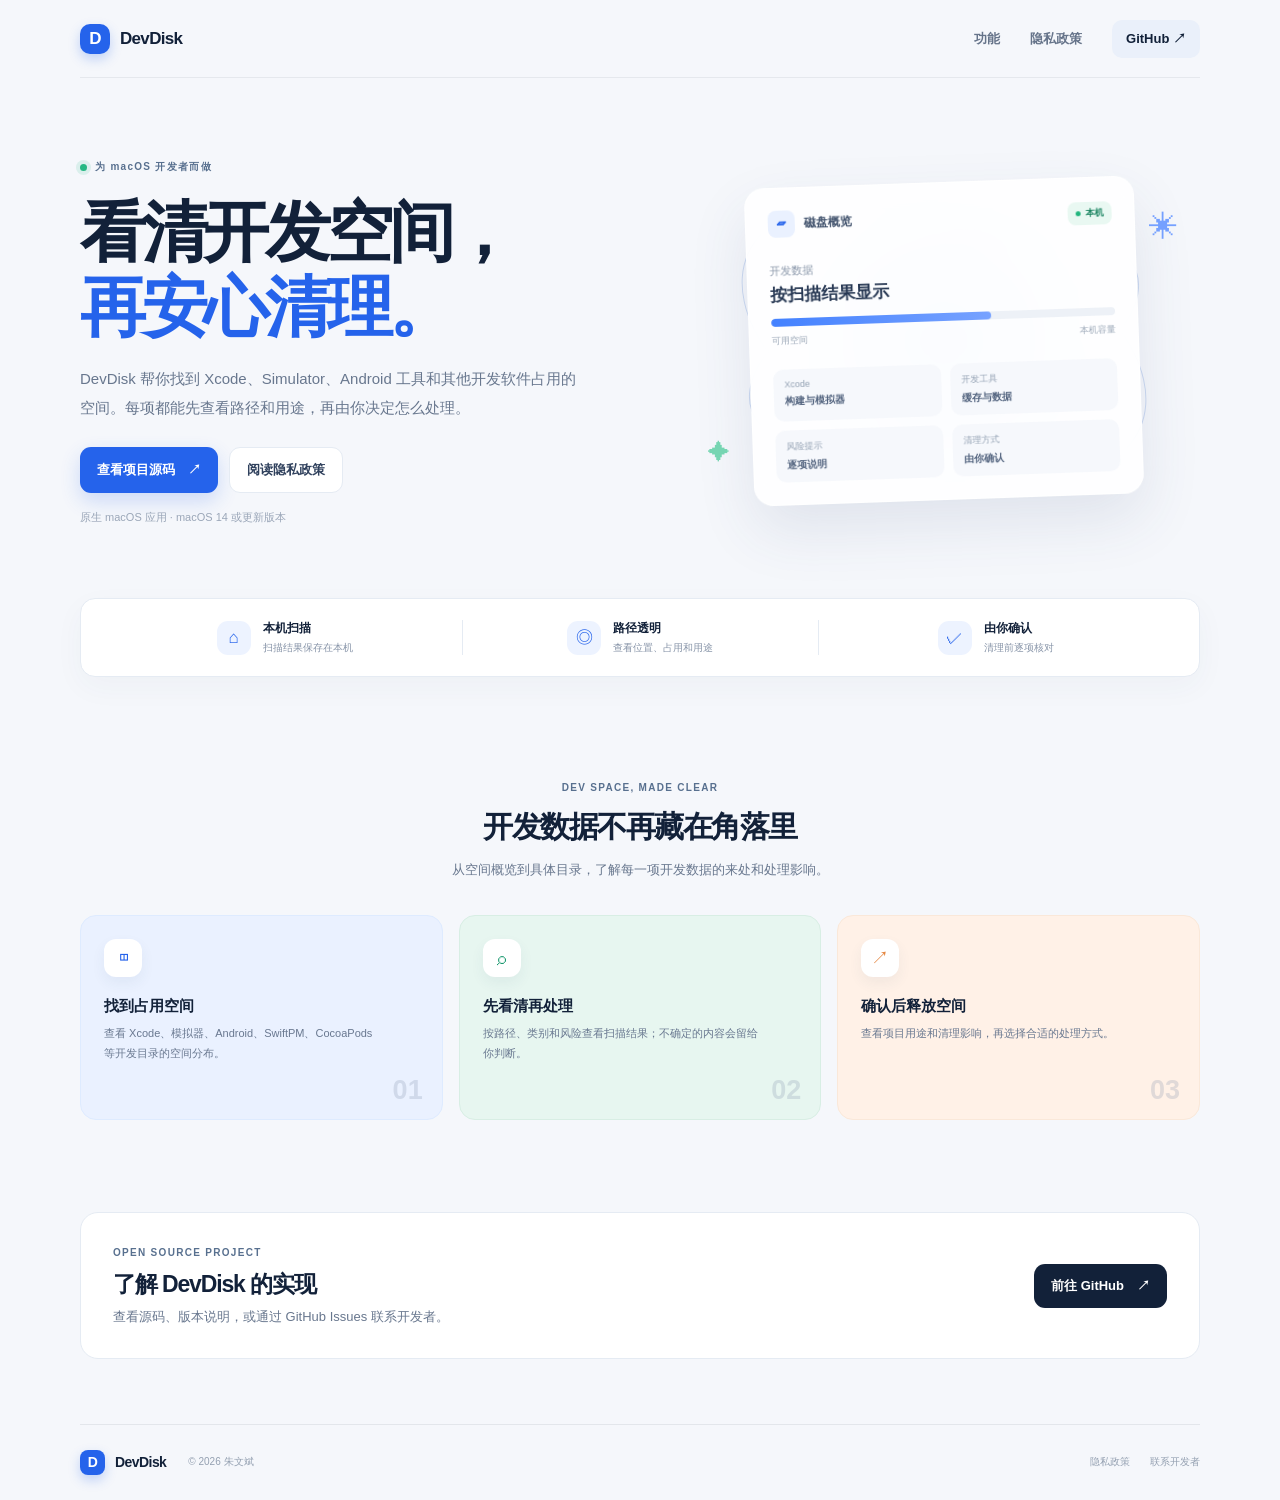
==== index.html @ f0a8d670 "Add Chinese product website and privacy policy" ====
<!doctype html>
<html lang="zh-CN">
<head>
  <meta charset="utf-8">
  <meta name="viewport" content="width=device-width, initial-scale=1">
  <meta name="description" content="DevDisk 是一款面向简体中文用户的 macOS 开发者磁盘分析工具，可查看 Xcode、模拟器、Android、Gradle、SwiftPM 等开发数据占用，并在确认后清理。扫描结果保存在本机。">
  <meta name="keywords" content="Mac开发者,磁盘空间,开发工具缓存,Xcode缓存,模拟器清理,Android开发,Gradle缓存,SwiftPM,CocoaPods,Ollama">
  <meta property="og:type" content="website">
  <meta property="og:locale" content="zh_CN">
  <meta property="og:title" content="DevDisk — 看清开发空间，再安心清理">
  <meta property="og:description" content="面向简体中文用户的 macOS 开发者磁盘分析工具。查看开发数据占用，在确认后清理；扫描结果保存在本机。">
  <meta property="og:url" content="https://muskspace0806-prog.github.io/ZWBDevDisk-site/">
  <meta name="twitter:card" content="summary">
  <meta name="theme-color" content="#f5f7fb">
  <title>DevDisk — 看清开发空间，再安心清理</title>
  <link rel="stylesheet" href="styles.css">
</head>
<body>
  <header class="nav wrap">
    <a class="brand" href="./" aria-label="DevDisk 首页"><span class="brand-icon">D</span><span>DevDisk</span></a>
    <nav><a href="#features">功能</a><a href="privacy.html">隐私政策</a><a class="nav-link" href="https://github.com/muskspace0806-prog/ZWBDevDisk-site">GitHub ↗</a></nav>
  </header>
  <main>
    <section class="hero wrap">
      <div class="hero-copy">
        <span class="eyebrow"><span class="dot"></span> 为 macOS 开发者而做</span>
        <h1>看清开发空间，<br><span>再安心清理。</span></h1>
        <p class="lead">DevDisk 帮你找到 Xcode、Simulator、Android 工具和其他开发软件占用的空间。每项都能先查看路径和用途，再由你决定怎么处理。</p>
        <div class="hero-actions"><a class="button primary" href="https://github.com/muskspace0806-prog/ZWBDevDisk-site">查看项目源码 <span>↗</span></a><a class="button secondary" href="privacy.html">阅读隐私政策</a></div>
        <p class="compat">原生 macOS 应用 · macOS 14 或更新版本</p>
      </div>
      <div class="hero-art" aria-hidden="true">
        <div class="orbit orbit-one"></div><div class="orbit orbit-two"></div>
        <div class="disk-card">
          <div class="disk-head"><span class="disk-glyph">▱</span><span>磁盘概览</span><span class="live"><i></i> 本机</span></div>
          <div class="disk-number">开发数据 <strong>按扫描结果显示</strong></div><div class="meter"><span></span></div>
          <div class="meter-label"><span>可用空间</span><span>本机容量</span></div>
          <div class="mini-grid"><div><small>Xcode</small><b>构建与模拟器</b></div><div><small>开发工具</small><b>缓存与数据</b></div><div><small>风险提示</small><b>逐项说明</b></div><div><small>清理方式</small><b>由你确认</b></div></div>
        </div><div class="spark spark-a">✳</div><div class="spark spark-b">✦</div>
      </div>
    </section>
    <section class="trust wrap" aria-label="产品原则">
      <div><span class="trust-icon">⌂</span><span><b>本机扫描</b><small>扫描结果保存在本机</small></span></div>
      <div><span class="trust-icon">◎</span><span><b>路径透明</b><small>查看位置、占用和用途</small></span></div>
      <div><span class="trust-icon">✓</span><span><b>由你确认</b><small>清理前逐项核对</small></span></div>
    </section>
    <section class="features wrap" id="features">
      <div class="section-intro"><span class="eyebrow">DEV SPACE, MADE CLEAR</span><h2>开发数据不再藏在角落里</h2><p>从空间概览到具体目录，了解每一项开发数据的来处和处理影响。</p></div>
      <div class="feature-grid">
        <article class="feature-card blue"><span class="feature-icon">◫</span><h3>找到占用空间</h3><p>查看 Xcode、模拟器、Android、SwiftPM、CocoaPods 等开发目录的空间分布。</p><span class="feature-number">01</span></article>
        <article class="feature-card mint"><span class="feature-icon">⌕</span><h3>先看清再处理</h3><p>按路径、类别和风险查看扫描结果；不确定的内容会留给你判断。</p><span class="feature-number">02</span></article>
        <article class="feature-card peach"><span class="feature-icon">↗</span><h3>确认后释放空间</h3><p>查看项目用途和清理影响，再选择合适的处理方式。</p><span class="feature-number">03</span></article>
      </div>
    </section>
    <section class="cta wrap"><div><span class="eyebrow">OPEN SOURCE PROJECT</span><h2>了解 DevDisk 的实现</h2><p>查看源码、版本说明，或通过 GitHub Issues 联系开发者。</p></div><a class="button dark" href="https://github.com/muskspace0806-prog/ZWBDevDisk-site">前往 GitHub <span>↗</span></a></section>
  </main>
  <footer class="footer wrap"><a class="brand" href="./"><span class="brand-icon">D</span><span>DevDisk</span></a><span>© 2026 朱文斌</span><div><a href="privacy.html">隐私政策</a><a href="https://github.com/muskspace0806-prog/ZWBDevDisk-site/issues">联系开发者</a></div></footer>
</body>
</html>
---- styles.css ----
:root{color-scheme:light;--ink:#122139;--muted:#68778e;--blue:#2563eb;--line:#e5ebf3;--paper:#f5f7fb;--white:#fff}
*{box-sizing:border-box}html{scroll-behavior:smooth}body{margin:0;background:var(--paper);color:var(--ink);font-family:"DM Sans","Noto Sans SC",-apple-system,BlinkMacSystemFont,"Segoe UI",sans-serif;-webkit-font-smoothing:antialiased}a{color:inherit;text-decoration:none}.wrap{width:min(1120px,calc(100% - 48px));margin-inline:auto}.nav{height:78px;display:flex;align-items:center;justify-content:space-between;border-bottom:1px solid rgba(18,33,57,.07)}.brand{display:inline-flex;align-items:center;gap:10px;font-weight:800;font-size:17px;letter-spacing:-.04em}.brand-icon{width:30px;height:30px;border-radius:10px;background:var(--blue);color:white;display:grid;place-items:center;font-size:17px;font-weight:800;box-shadow:0 5px 12px #2563eb40}.nav nav{display:flex;align-items:center;gap:30px;color:#66748a;font-size:13px;font-weight:600}.nav nav a:hover,.footer a:hover,.back-link:hover{color:var(--blue)}.nav .nav-link{color:var(--ink);padding:10px 14px;background:#eaf0fa;border-radius:10px}.hero{min-height:520px;display:grid;grid-template-columns:1.05fr .95fr;align-items:center;gap:44px;padding-block:70px 64px}.eyebrow{display:inline-flex;align-items:center;gap:8px;color:#58708f;font-size:10px;font-weight:800;letter-spacing:.13em}.dot{width:7px;height:7px;border-radius:50%;background:#25b883;box-shadow:0 0 0 4px #25b88320}h1,h2,h3,p{margin-top:0}.hero h1{font-size:clamp(43px,5.3vw,66px);line-height:1.14;letter-spacing:-.065em;margin:20px 0;font-weight:800}.hero h1 span{color:var(--blue)}.lead{max-width:500px;color:var(--muted);font-size:15px;line-height:1.9;margin-bottom:25px}.hero-actions{display:flex;flex-wrap:wrap;gap:11px}.button{display:inline-flex;align-items:center;justify-content:center;gap:13px;padding:13px 17px;border-radius:11px;font-size:13px;font-weight:700;transition:transform .2s,box-shadow .2s}.button:hover{transform:translateY(-2px)}.button.primary{background:var(--blue);color:#fff;box-shadow:0 8px 20px #2563eb32}.button.primary:hover{box-shadow:0 12px 25px #2563eb45}.button.secondary{background:#fff;color:#30415d;border:1px solid var(--line)}.compat{font-size:11px;color:#9aa6b8;margin:17px 0 0}.hero-art{height:350px;position:relative;display:grid;place-items:center}.hero-art:before{content:"";position:absolute;width:310px;height:310px;border-radius:50%;background:radial-gradient(circle,#dce8ff 0,#eaf0fc88 55%,transparent 72%)}.orbit{position:absolute;border:1px solid #cbd9f1;border-radius:50%;transform:rotate(-20deg)}.orbit-one{width:410px;height:180px}.orbit-two{width:430px;height:240px;transform:rotate(24deg)}.disk-card{position:relative;width:min(390px,94%);padding:22px;border:1px solid #ffffffb8;border-radius:20px;background:#ffffffdc;box-shadow:0 25px 60px #344d791c;backdrop-filter:blur(14px);transform:rotate(-2deg)}.disk-head{display:flex;align-items:center;gap:9px;font-size:12px;font-weight:700;color:#40516c}.disk-glyph{width:27px;height:27px;display:grid;place-items:center;border-radius:8px;color:var(--blue);background:#eaf1ff;font-size:17px}.live{margin-left:auto;display:flex;align-items:center;gap:5px;padding:5px 8px;border-radius:8px;background:#e9f8f2;color:#15815d;font-size:9px}.live i{width:5px;height:5px;border-radius:50%;background:#22b57e}.disk-number{margin:26px 0 12px;color:#8794a8;font-size:11px}.disk-number strong{display:block;color:#253652;font-size:17px;margin-top:5px}.meter{height:8px;border-radius:10px;background:#edf1f7;overflow:hidden}.meter span{display:block;width:64%;height:100%;border-radius:inherit;background:linear-gradient(90deg,#4381ff,#77a2ff)}.meter-label{display:flex;justify-content:space-between;margin-top:8px;color:#99a5b6;font-size:9px}.mini-grid{display:grid;grid-template-columns:1fr 1fr;gap:9px;margin-top:22px}.mini-grid div{padding:10px 11px;border-radius:10px;background:#f6f8fc}.mini-grid small,.mini-grid b{display:block}.mini-grid small{color:#92a0b2;font-size:9px;margin-bottom:5px}.mini-grid b{font-size:10px;color:#53647f}.spark{position:absolute;color:#75a0ff}.spark-a{top:45px;right:22px;font-size:29px}.spark-b{left:19px;bottom:50px;font-size:22px;color:#76d5b2}.trust{display:grid;grid-template-columns:repeat(3,1fr);background:#fff;border:1px solid var(--line);border-radius:15px;padding:21px 26px;box-shadow:0 10px 30px #2e46610a}.trust>div{display:flex;align-items:center;gap:12px;justify-content:center}.trust>div+div{border-left:1px solid var(--line)}.trust-icon{width:34px;height:34px;display:grid;place-items:center;border-radius:11px;background:#edf3ff;color:var(--blue);font-size:17px}.trust b,.trust small{display:block}.trust b{font-size:12px;margin-bottom:4px}.trust small{color:#8794a8;font-size:10px}.features{padding-block:100px 92px}.section-intro{text-align:center;margin-bottom:34px}.section-intro h2,.cta h2{font-size:30px;letter-spacing:-.05em;margin:12px 0 10px}.section-intro p,.cta p{color:var(--muted);font-size:13px;line-height:1.8;margin:0}.feature-grid{display:grid;grid-template-columns:repeat(3,1fr);gap:16px}.feature-card{position:relative;overflow:hidden;min-height:205px;padding:23px;border-radius:16px;border:1px solid transparent}.feature-card.blue{background:#eaf1ff;border-color:#deebff}.feature-card.mint{background:#e7f6f0;border-color:#d8eee4}.feature-card.peach{background:#fff1e7;border-color:#fae8d9}.feature-icon{display:grid;place-items:center;width:38px;height:38px;border-radius:12px;background:#fff;color:var(--blue);font-size:18px;box-shadow:0 6px 14px #294a7510}.mint .feature-icon{color:#1c9a70}.peach .feature-icon{color:#e58741}.feature-card h3{font-size:15px;margin:20px 0 8px}.feature-card p{max-width:280px;color:#697890;font-size:11px;line-height:1.8;margin:0}.feature-number{position:absolute;right:19px;bottom:13px;color:#8293ac40;font-size:27px;font-weight:800}.cta{display:flex;align-items:center;justify-content:space-between;gap:25px;padding:29px 32px;margin-bottom:65px;background:#fff;border:1px solid var(--line);border-radius:18px}.cta h2{font-size:23px;margin:9px 0 5px}.button.dark{background:var(--ink);color:#fff;white-space:nowrap}.footer{display:flex;align-items:center;gap:22px;min-height:76px;border-top:1px solid rgba(18,33,57,.08);color:#94a0b1;font-size:10px}.footer .brand{color:var(--ink);font-size:14px}.footer .brand-icon{width:25px;height:25px;border-radius:8px;font-size:14px}.footer>div{display:flex;gap:20px;margin-left:auto}.policy{max-width:850px;padding-block:36px 76px}.back-link{color:#60718b;font-size:12px;font-weight:600}.policy-heading{padding:48px 0 23px}.policy-heading h1{font-size:42px;letter-spacing:-.06em;margin:10px 0}.policy-heading p{font-size:12px;color:#93a0b2;margin:0}.policy-card{padding:36px 42px;background:#fff;border:1px solid var(--line);border-radius:17px;box-shadow:0 12px 35px #283c5a0a}.policy-card p{color:#596a83;font-size:13px;line-height:2;margin-bottom:19px}.policy-card p:last-child{margin-bottom:0}.policy-card h2{margin:30px 0 10px;font-size:16px;letter-spacing:-.02em}.policy-card h2:first-of-type{margin-top:27px}.policy-card a{color:var(--blue);text-decoration:underline;text-underline-offset:3px}.policy-note{margin:15px 3px 0;color:#95a1b2;font-size:10px;line-height:1.7}
@media(max-width:760px){.wrap{width:min(100% - 34px,560px)}.nav{height:66px}.nav nav{gap:14px;font-size:11px}.nav .nav-link{padding:8px 10px}.hero{grid-template-columns:1fr;gap:15px;padding-block:58px 42px}.hero h1{font-size:48px}.lead{font-size:14px}.hero-art{height:310px}.orbit-one{width:350px}.orbit-two{width:370px}.trust{padding:17px 9px}.trust>div{gap:7px;justify-content:flex-start}.trust-icon{width:29px;height:29px}.trust small{font-size:9px}.trust b{font-size:10px}.features{padding-block:75px}.section-intro h2{font-size:25px}.feature-grid{grid-template-columns:1fr;gap:10px}.feature-card{min-height:170px}.feature-card h3{margin-top:15px}.cta{align-items:flex-start;flex-direction:column;padding:24px;margin-bottom:45px}.footer{flex-wrap:wrap;gap:12px;padding-block:15px}.footer>div{gap:12px}.policy{padding-block:28px 55px}.policy-heading{padding:38px 0 20px}.policy-heading h1{font-size:36px}.policy-card{padding:25px 21px}.policy-card p{font-size:12px}}
@media(max-width:420px){.nav nav{gap:10px}.nav nav a:first-child{display:none}.hero h1{font-size:43px}.trust{grid-template-columns:1fr;gap:12px;padding:16px}.trust>div{justify-content:flex-start}.trust>div+div{border-left:0;border-top:1px solid var(--line);padding-top:11px}.hero-art{height:275px}.disk-card{padding:17px}.footer{font-size:9px}.footer .brand{width:100%}}
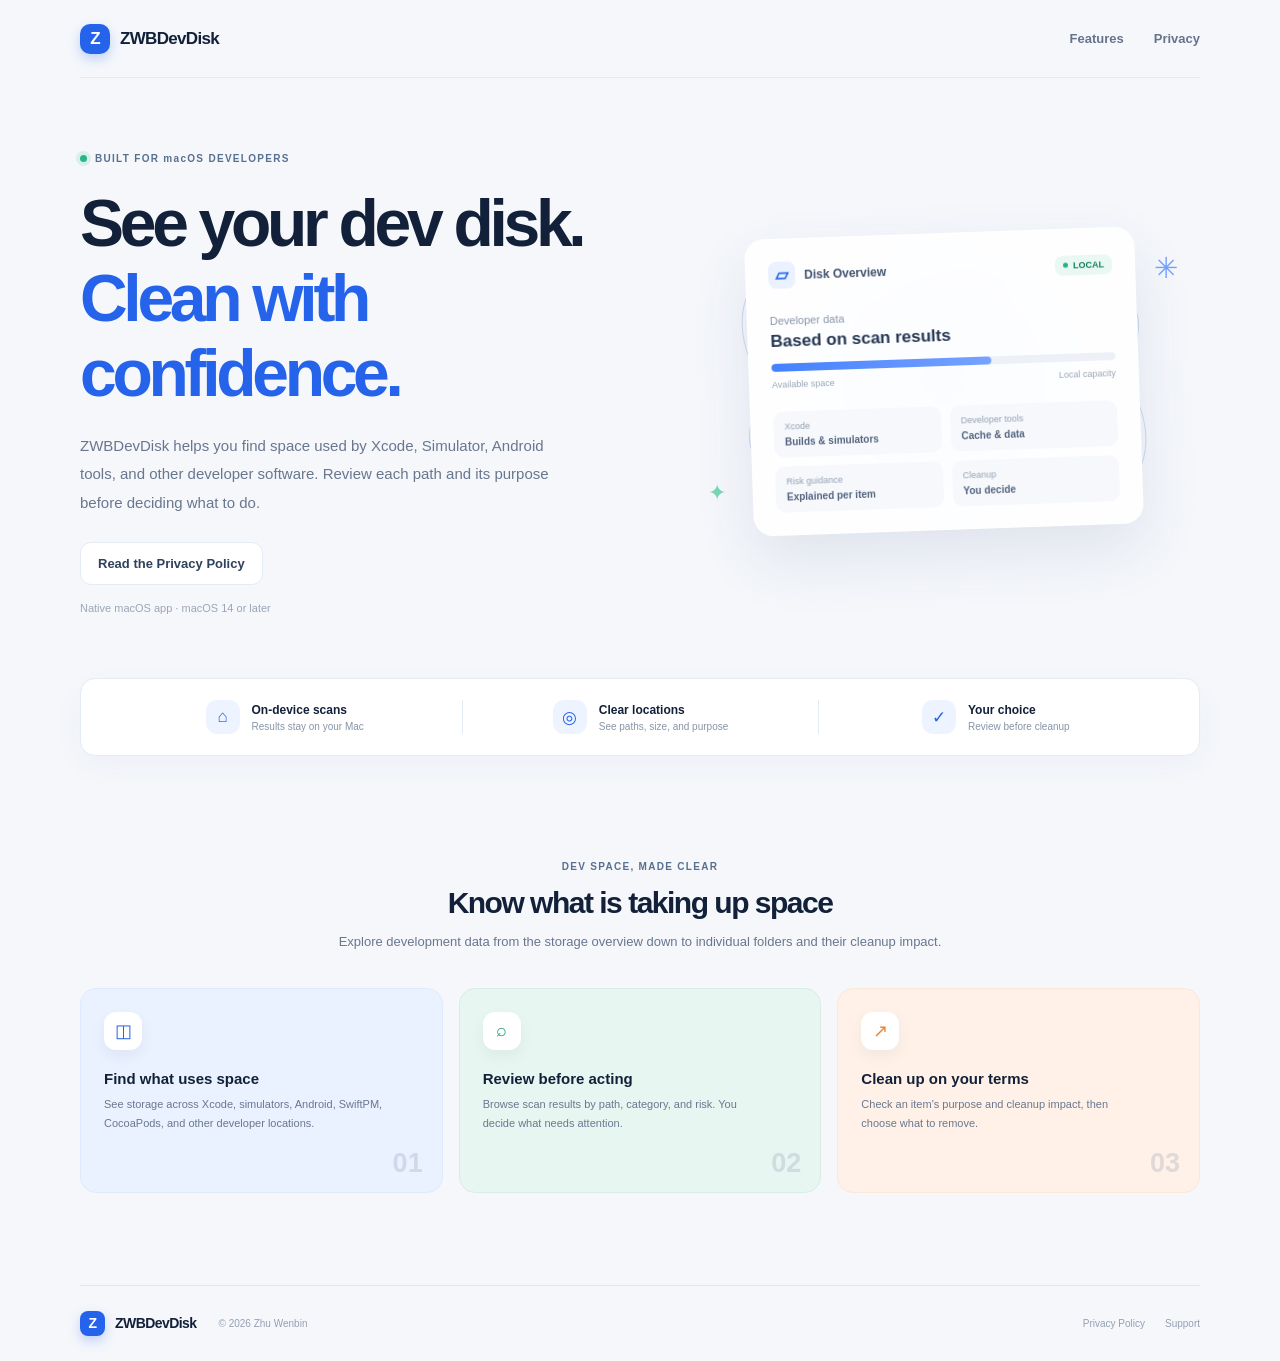
==== commit 28f39f83: "Make website English and update ZWBDevDisk branding" ====
--- a/index.html
+++ b/index.html
@@ -1,59 +1,58 @@
 <!doctype html>
-<html lang="zh-CN">
+<html lang="en">
 <head>
   <meta charset="utf-8">
   <meta name="viewport" content="width=device-width, initial-scale=1">
-  <meta name="description" content="DevDisk 是一款面向简体中文用户的 macOS 开发者磁盘分析工具，可查看 Xcode、模拟器、Android、Gradle、SwiftPM 等开发数据占用，并在确认后清理。扫描结果保存在本机。">
-  <meta name="keywords" content="Mac开发者,磁盘空间,开发工具缓存,Xcode缓存,模拟器清理,Android开发,Gradle缓存,SwiftPM,CocoaPods,Ollama">
+  <meta name="description" content="ZWBDevDisk is a macOS disk analysis tool for developers. See how much space Xcode, simulators, Android, Gradle, SwiftPM, and other development data use before cleanup.">
+  <meta name="keywords" content="Mac developer,disk space,developer cache,Xcode cleanup,simulator storage,Android development,Gradle cache,SwiftPM,CocoaPods,Ollama">
   <meta property="og:type" content="website">
-  <meta property="og:locale" content="zh_CN">
-  <meta property="og:title" content="DevDisk — 看清开发空间，再安心清理">
-  <meta property="og:description" content="面向简体中文用户的 macOS 开发者磁盘分析工具。查看开发数据占用，在确认后清理；扫描结果保存在本机。">
+  <meta property="og:locale" content="en_US">
+  <meta property="og:title" content="ZWBDevDisk — See what uses your development disk space">
+  <meta property="og:description" content="A macOS disk analysis tool for developers. Review development data and paths before cleanup. Scan results stay on your Mac.">
   <meta property="og:url" content="https://muskspace0806-prog.github.io/ZWBDevDisk-site/">
   <meta name="twitter:card" content="summary">
   <meta name="theme-color" content="#f5f7fb">
-  <title>DevDisk — 看清开发空间，再安心清理</title>
+  <title>ZWBDevDisk — Developer Disk Space Analyzer</title>
   <link rel="stylesheet" href="styles.css">
 </head>
 <body>
   <header class="nav wrap">
-    <a class="brand" href="./" aria-label="DevDisk 首页"><span class="brand-icon">D</span><span>DevDisk</span></a>
-    <nav><a href="#features">功能</a><a href="privacy.html">隐私政策</a><a class="nav-link" href="https://github.com/muskspace0806-prog/ZWBDevDisk-site">GitHub ↗</a></nav>
+    <a class="brand" href="./" aria-label="ZWBDevDisk home"><span class="brand-icon">Z</span><span>ZWBDevDisk</span></a>
+    <nav><a href="#features">Features</a><a href="privacy.html">Privacy</a></nav>
   </header>
   <main>
     <section class="hero wrap">
       <div class="hero-copy">
-        <span class="eyebrow"><span class="dot"></span> 为 macOS 开发者而做</span>
-        <h1>看清开发空间，<br><span>再安心清理。</span></h1>
-        <p class="lead">DevDisk 帮你找到 Xcode、Simulator、Android 工具和其他开发软件占用的空间。每项都能先查看路径和用途，再由你决定怎么处理。</p>
-        <div class="hero-actions"><a class="button primary" href="https://github.com/muskspace0806-prog/ZWBDevDisk-site">查看项目源码 <span>↗</span></a><a class="button secondary" href="privacy.html">阅读隐私政策</a></div>
-        <p class="compat">原生 macOS 应用 · macOS 14 或更新版本</p>
+        <span class="eyebrow"><span class="dot"></span> BUILT FOR macOS DEVELOPERS</span>
+        <h1>See your dev disk.<br><span>Clean with confidence.</span></h1>
+        <p class="lead">ZWBDevDisk helps you find space used by Xcode, Simulator, Android tools, and other developer software. Review each path and its purpose before deciding what to do.</p>
+        <div class="hero-actions"><a class="button secondary" href="privacy.html">Read the Privacy Policy</a></div>
+        <p class="compat">Native macOS app · macOS 14 or later</p>
       </div>
       <div class="hero-art" aria-hidden="true">
         <div class="orbit orbit-one"></div><div class="orbit orbit-two"></div>
         <div class="disk-card">
-          <div class="disk-head"><span class="disk-glyph">▱</span><span>磁盘概览</span><span class="live"><i></i> 本机</span></div>
-          <div class="disk-number">开发数据 <strong>按扫描结果显示</strong></div><div class="meter"><span></span></div>
-          <div class="meter-label"><span>可用空间</span><span>本机容量</span></div>
-          <div class="mini-grid"><div><small>Xcode</small><b>构建与模拟器</b></div><div><small>开发工具</small><b>缓存与数据</b></div><div><small>风险提示</small><b>逐项说明</b></div><div><small>清理方式</small><b>由你确认</b></div></div>
+          <div class="disk-head"><span class="disk-glyph">▱</span><span>Disk Overview</span><span class="live"><i></i> LOCAL</span></div>
+          <div class="disk-number">Developer data <strong>Based on scan results</strong></div><div class="meter"><span></span></div>
+          <div class="meter-label"><span>Available space</span><span>Local capacity</span></div>
+          <div class="mini-grid"><div><small>Xcode</small><b>Builds &amp; simulators</b></div><div><small>Developer tools</small><b>Cache &amp; data</b></div><div><small>Risk guidance</small><b>Explained per item</b></div><div><small>Cleanup</small><b>You decide</b></div></div>
         </div><div class="spark spark-a">✳</div><div class="spark spark-b">✦</div>
       </div>
     </section>
-    <section class="trust wrap" aria-label="产品原则">
-      <div><span class="trust-icon">⌂</span><span><b>本机扫描</b><small>扫描结果保存在本机</small></span></div>
-      <div><span class="trust-icon">◎</span><span><b>路径透明</b><small>查看位置、占用和用途</small></span></div>
-      <div><span class="trust-icon">✓</span><span><b>由你确认</b><small>清理前逐项核对</small></span></div>
+    <section class="trust wrap" aria-label="Product principles">
+      <div><span class="trust-icon">⌂</span><span><b>On-device scans</b><small>Results stay on your Mac</small></span></div>
+      <div><span class="trust-icon">◎</span><span><b>Clear locations</b><small>See paths, size, and purpose</small></span></div>
+      <div><span class="trust-icon">✓</span><span><b>Your choice</b><small>Review before cleanup</small></span></div>
     </section>
     <section class="features wrap" id="features">
-      <div class="section-intro"><span class="eyebrow">DEV SPACE, MADE CLEAR</span><h2>开发数据不再藏在角落里</h2><p>从空间概览到具体目录，了解每一项开发数据的来处和处理影响。</p></div>
+      <div class="section-intro"><span class="eyebrow">DEV SPACE, MADE CLEAR</span><h2>Know what is taking up space</h2><p>Explore development data from the storage overview down to individual folders and their cleanup impact.</p></div>
       <div class="feature-grid">
-        <article class="feature-card blue"><span class="feature-icon">◫</span><h3>找到占用空间</h3><p>查看 Xcode、模拟器、Android、SwiftPM、CocoaPods 等开发目录的空间分布。</p><span class="feature-number">01</span></article>
-        <article class="feature-card mint"><span class="feature-icon">⌕</span><h3>先看清再处理</h3><p>按路径、类别和风险查看扫描结果；不确定的内容会留给你判断。</p><span class="feature-number">02</span></article>
-        <article class="feature-card peach"><span class="feature-icon">↗</span><h3>确认后释放空间</h3><p>查看项目用途和清理影响，再选择合适的处理方式。</p><span class="feature-number">03</span></article>
+        <article class="feature-card blue"><span class="feature-icon">◫</span><h3>Find what uses space</h3><p>See storage across Xcode, simulators, Android, SwiftPM, CocoaPods, and other developer locations.</p><span class="feature-number">01</span></article>
+        <article class="feature-card mint"><span class="feature-icon">⌕</span><h3>Review before acting</h3><p>Browse scan results by path, category, and risk. You decide what needs attention.</p><span class="feature-number">02</span></article>
+        <article class="feature-card peach"><span class="feature-icon">↗</span><h3>Clean up on your terms</h3><p>Check an item's purpose and cleanup impact, then choose what to remove.</p><span class="feature-number">03</span></article>
       </div>
     </section>
-    <section class="cta wrap"><div><span class="eyebrow">OPEN SOURCE PROJECT</span><h2>了解 DevDisk 的实现</h2><p>查看源码、版本说明，或通过 GitHub Issues 联系开发者。</p></div><a class="button dark" href="https://github.com/muskspace0806-prog/ZWBDevDisk-site">前往 GitHub <span>↗</span></a></section>
   </main>
-  <footer class="footer wrap"><a class="brand" href="./"><span class="brand-icon">D</span><span>DevDisk</span></a><span>© 2026 朱文斌</span><div><a href="privacy.html">隐私政策</a><a href="https://github.com/muskspace0806-prog/ZWBDevDisk-site/issues">联系开发者</a></div></footer>
+  <footer class="footer wrap"><a class="brand" href="./" aria-label="ZWBDevDisk home"><span class="brand-icon">Z</span><span>ZWBDevDisk</span></a><span>© 2026 Zhu Wenbin</span><div><a href="privacy.html">Privacy Policy</a><a href="https://github.com/muskspace0806-prog/ZWBDevDisk-site/issues">Support</a></div></footer>
 </body>
 </html>
